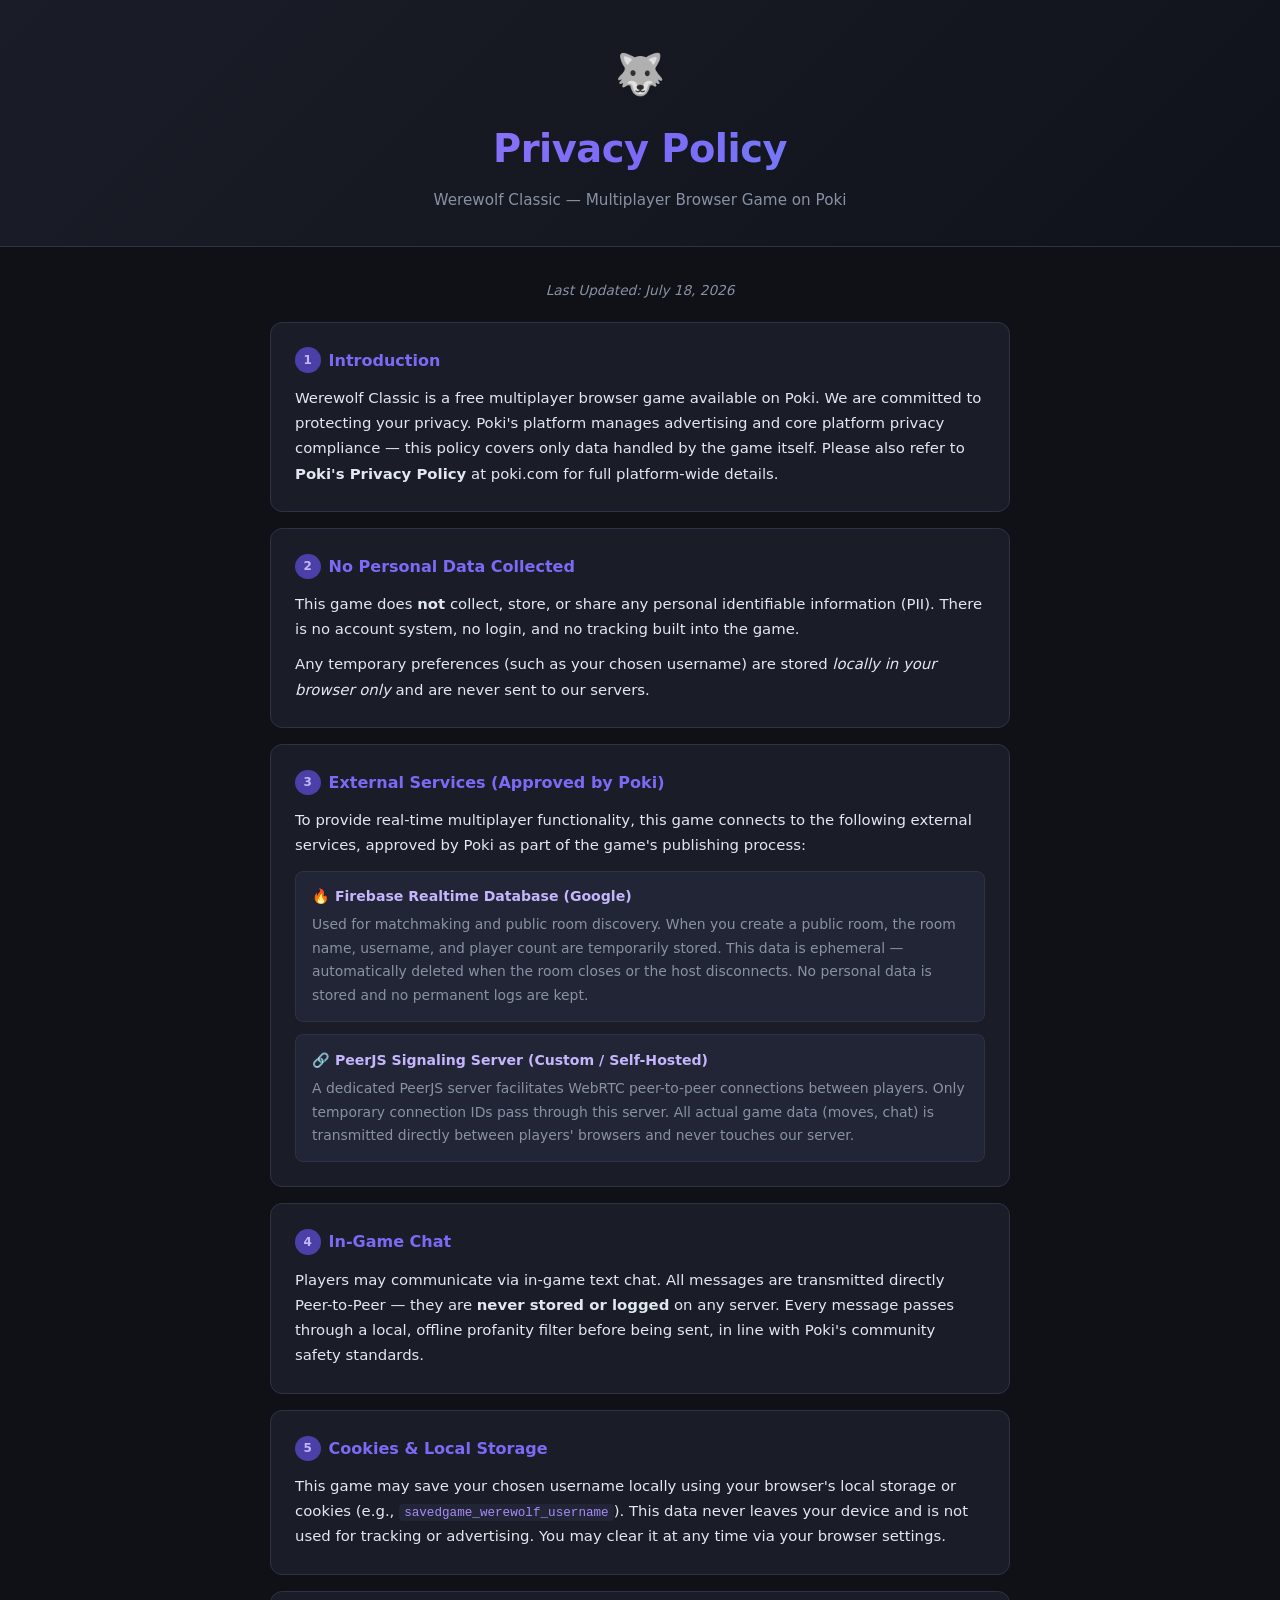
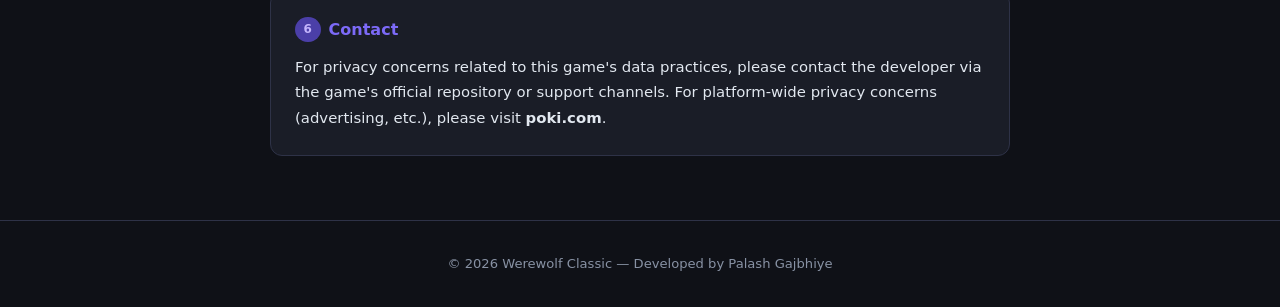
==== privacy-policy.html @ 1d70e50f "v1" ====
<!DOCTYPE html>
<html lang="en">
<head>
    <meta charset="UTF-8">
    <meta name="viewport" content="width=device-width, initial-scale=1.0">
    <title>Privacy Policy — Werewolf Classic</title>
    <meta name="description" content="Privacy Policy for Werewolf Classic, a multiplayer browser game on Poki.">
    <style>
        *, *::before, *::after { box-sizing: border-box; margin: 0; padding: 0; }

        :root {
            --bg:         #0f1117;
            --surface:    #1a1d27;
            --surface2:   #222535;
            --border:     #2e3247;
            --primary:    #7c6af7;
            --primary-dim:#4b3fa8;
            --text:       #e2e8f0;
            --muted:      #8892a4;
            --success:    #4ade80;
            --radius:     12px;
        }

        body {
            background: var(--bg);
            color: var(--text);
            font-family: 'Segoe UI', system-ui, -apple-system, sans-serif;
            font-size: 1rem;
            line-height: 1.7;
            min-height: 100vh;
        }

        header {
            background: linear-gradient(135deg, #1a1d27 0%, #12142080 100%);
            border-bottom: 1px solid var(--border);
            padding: 2.5rem 1.5rem 2rem;
            text-align: center;
        }
        .logo-emoji { font-size: 2.5rem; display: block; margin-bottom: 0.5rem; }
        header h1 {
            font-size: clamp(1.6rem, 4vw, 2.4rem);
            font-weight: 800;
            background: linear-gradient(135deg, #a78bfa, #7c6af7 50%, #60a5fa);
            -webkit-background-clip: text;
            -webkit-text-fill-color: transparent;
            background-clip: text;
            letter-spacing: -0.5px;
        }
        header p { color: var(--muted); margin-top: 0.4rem; font-size: 0.95rem; }

        main {
            max-width: 780px;
            margin: 2rem auto 4rem;
            padding: 0 1.25rem;
        }

        .date-stamp {
            text-align: center;
            color: var(--muted);
            font-size: 0.85rem;
            font-style: italic;
            margin-bottom: 1.25rem;
        }

        .section {
            background: var(--surface);
            border: 1px solid var(--border);
            border-radius: var(--radius);
            padding: 1.5rem;
            margin-bottom: 1rem;
            transition: border-color 0.2s;
        }
        .section:hover { border-color: #3e4460; }
        .section h2 {
            font-size: 1rem;
            font-weight: 700;
            color: var(--primary);
            margin-bottom: 0.75rem;
            display: flex;
            align-items: center;
            gap: 0.5rem;
        }
        .section h2 .num {
            background: var(--primary-dim);
            color: #c4b5fd;
            font-size: 0.75rem;
            font-weight: 800;
            width: 1.6rem;
            height: 1.6rem;
            border-radius: 50%;
            display: inline-flex;
            align-items: center;
            justify-content: center;
            flex-shrink: 0;
        }
        .section p { color: var(--text); font-size: 0.93rem; }
        .section p + p { margin-top: 0.6rem; }
        .section ul { list-style: none; margin-top: 0.5rem; }
        .section ul li {
            padding: 0.35rem 0 0.35rem 1.2rem;
            position: relative;
            font-size: 0.93rem;
            color: var(--text);
        }
        .section ul li::before {
            content: '→';
            position: absolute;
            left: 0;
            color: var(--primary);
            font-size: 0.8rem;
        }

        .service-block {
            background: var(--surface2);
            border: 1px solid var(--border);
            border-radius: 8px;
            padding: 0.85rem 1rem;
            margin-top: 0.75rem;
        }
        .service-block strong {
            display: block;
            color: #c4b5fd;
            font-size: 0.88rem;
            margin-bottom: 0.25rem;
        }
        .service-block p { font-size: 0.87rem; color: var(--muted); }

        code {
            background: var(--surface2);
            color: #a78bfa;
            padding: 0.1em 0.4em;
            border-radius: 4px;
            font-size: 0.85em;
            font-family: 'Consolas', 'Fira Code', monospace;
        }

        footer {
            text-align: center;
            padding: 2rem 1rem;
            color: var(--muted);
            font-size: 0.82rem;
            border-top: 1px solid var(--border);
        }

        @media (max-width: 520px) {
            .section { padding: 1.1rem; }
        }
    </style>
</head>
<body>

<header>
    <span class="logo-emoji">🐺</span>
    <h1>Privacy Policy</h1>
    <p>Werewolf Classic &mdash; Multiplayer Browser Game on Poki</p>
</header>

<main>
    <p class="date-stamp">Last Updated: July 18, 2026</p>

    <div class="section">
        <h2><span class="num">1</span> Introduction</h2>
        <p>Werewolf Classic is a free multiplayer browser game available on Poki. We are committed to protecting your privacy. Poki's platform manages advertising and core platform privacy compliance — this policy covers only data handled by the game itself. Please also refer to <strong>Poki's Privacy Policy</strong> at poki.com for full platform-wide details.</p>
    </div>

    <div class="section">
        <h2><span class="num">2</span> No Personal Data Collected</h2>
        <p>This game does <strong>not</strong> collect, store, or share any personal identifiable information (PII). There is no account system, no login, and no tracking built into the game.</p>
        <p>Any temporary preferences (such as your chosen username) are stored <em>locally in your browser only</em> and are never sent to our servers.</p>
    </div>

    <div class="section">
        <h2><span class="num">3</span> External Services (Approved by Poki)</h2>
        <p>To provide real-time multiplayer functionality, this game connects to the following external services, approved by Poki as part of the game's publishing process:</p>

        <div class="service-block">
            <strong>🔥 Firebase Realtime Database (Google)</strong>
            <p>Used for matchmaking and public room discovery. When you create a public room, the room name, username, and player count are temporarily stored. This data is ephemeral — automatically deleted when the room closes or the host disconnects. No personal data is stored and no permanent logs are kept.</p>
        </div>

        <div class="service-block">
            <strong>🔗 PeerJS Signaling Server (Custom / Self-Hosted)</strong>
            <p>A dedicated PeerJS server facilitates WebRTC peer-to-peer connections between players. Only temporary connection IDs pass through this server. All actual game data (moves, chat) is transmitted directly between players' browsers and never touches our server.</p>
        </div>
    </div>

    <div class="section">
        <h2><span class="num">4</span> In-Game Chat</h2>
        <p>Players may communicate via in-game text chat. All messages are transmitted directly Peer-to-Peer — they are <strong>never stored or logged</strong> on any server. Every message passes through a local, offline profanity filter before being sent, in line with Poki's community safety standards.</p>
    </div>

    <div class="section">
        <h2><span class="num">5</span> Cookies &amp; Local Storage</h2>
        <p>This game may save your chosen username locally using your browser's local storage or cookies (e.g., <code>savedgame_werewolf_username</code>). This data never leaves your device and is not used for tracking or advertising. You may clear it at any time via your browser settings.</p>
    </div>

    <div class="section">
        <h2><span class="num">6</span> Contact</h2>
        <p>For privacy concerns related to this game's data practices, please contact the developer via the game's official repository or support channels. For platform-wide privacy concerns (advertising, etc.), please visit <strong>poki.com</strong>.</p>
    </div>
</main>

<footer>
    <p>&copy; 2026 Werewolf Classic &mdash; Developed by Palash Gajbhiye</p>
</footer>

</body>
</html>
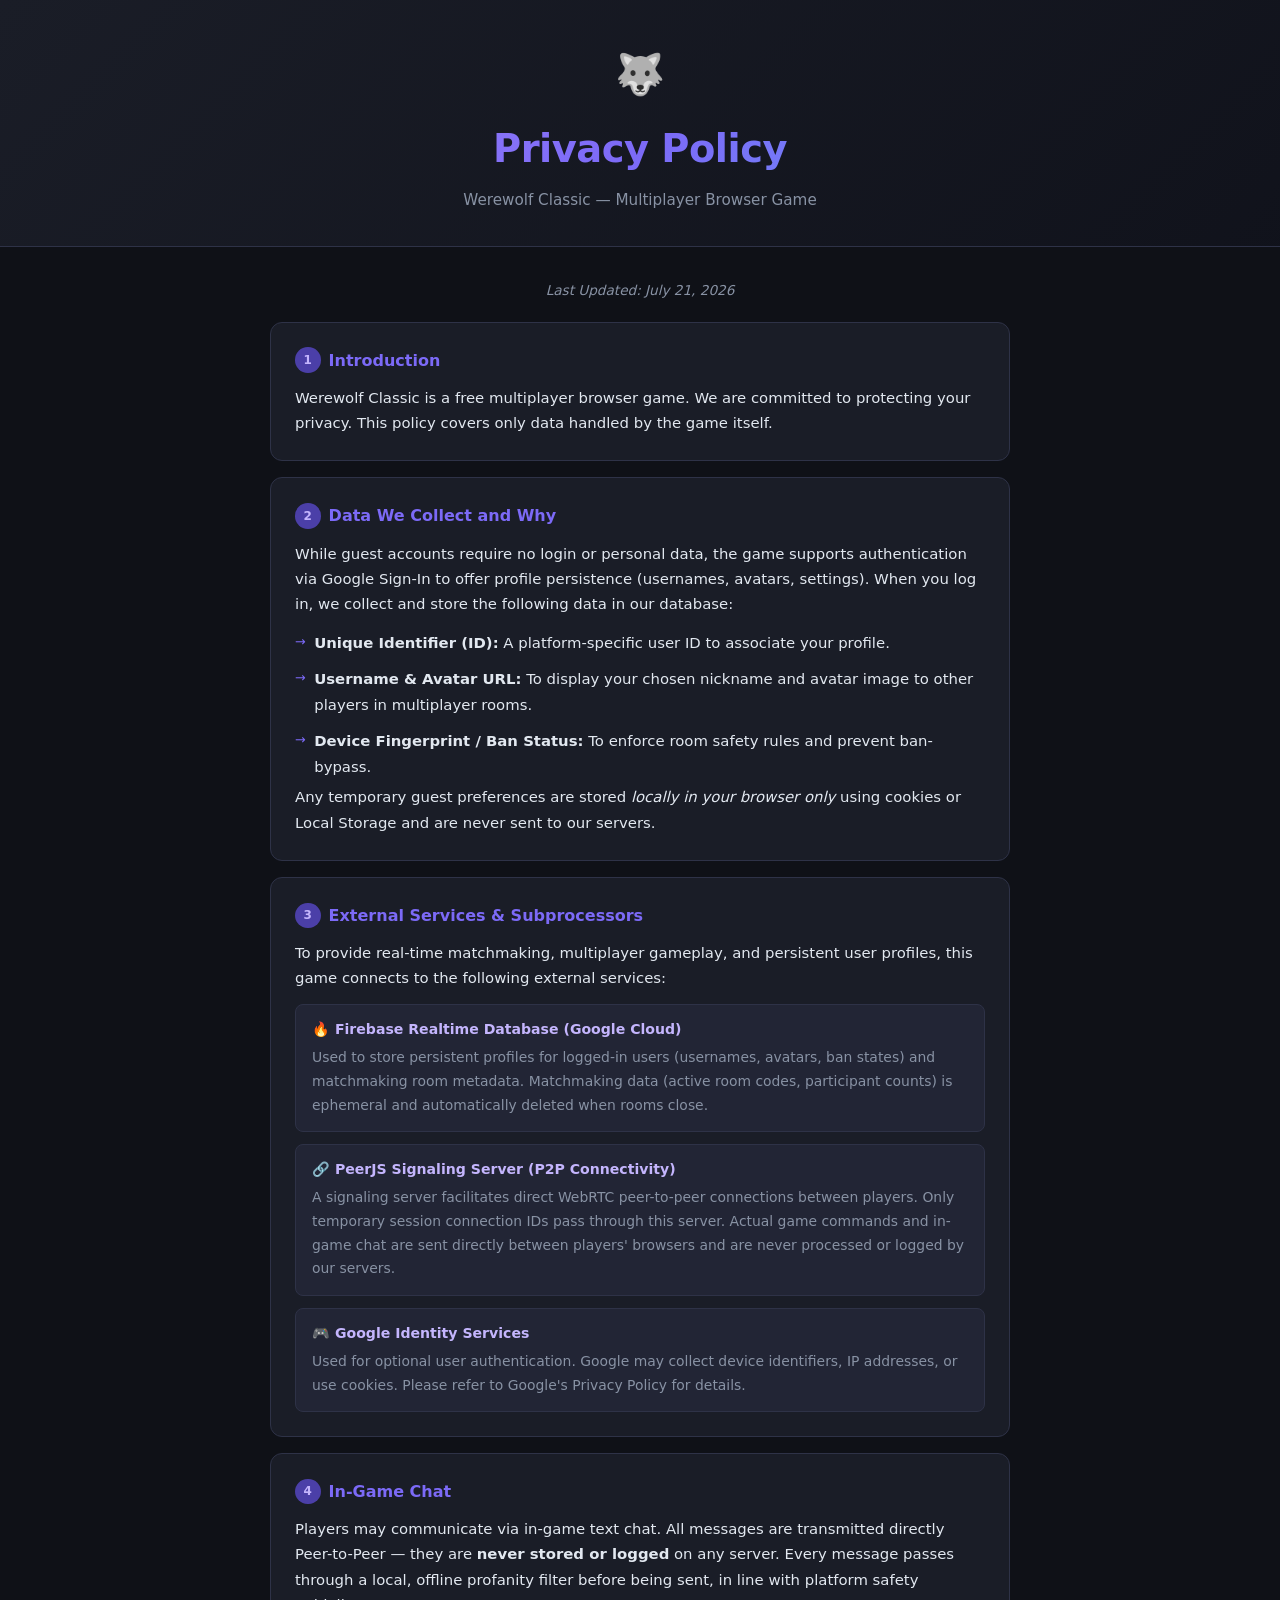
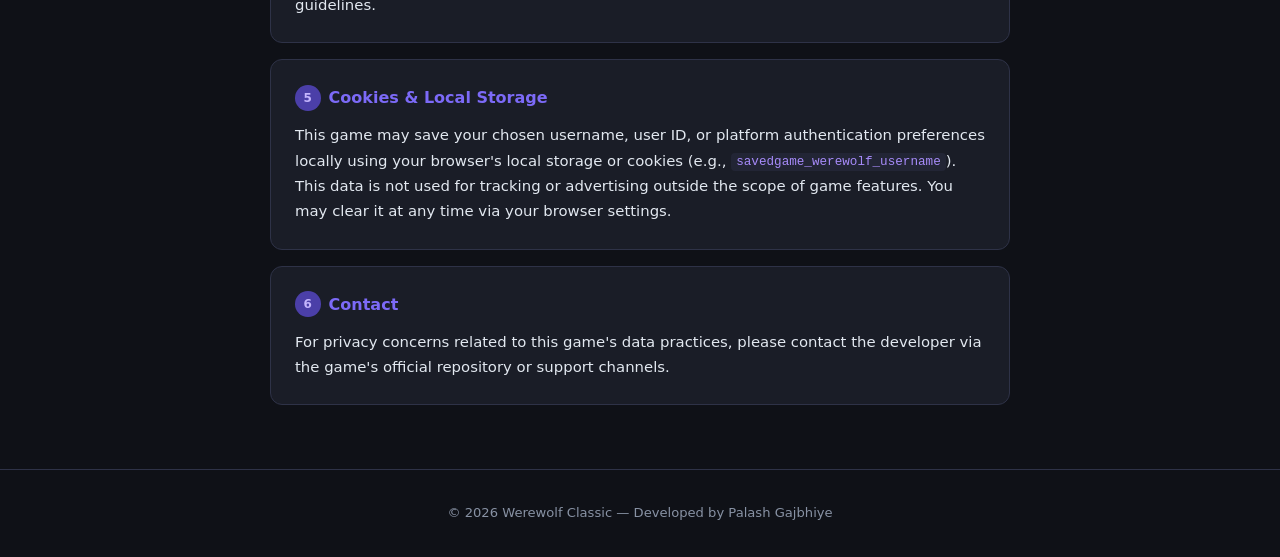
==== commit 6d447085: "v2" ====
--- a/privacy-policy.html
+++ b/privacy-policy.html
@@ -4,7 +4,11 @@
     <meta charset="UTF-8">
     <meta name="viewport" content="width=device-width, initial-scale=1.0">
     <title>Privacy Policy — Werewolf Classic</title>
-    <meta name="description" content="Privacy Policy for Werewolf Classic, a multiplayer browser game on Poki.">
+    
+    
+    
+    <meta name="description" content="Privacy Policy for Werewolf Classic, a multiplayer browser game.">
+    
     <style>
         *, *::before, *::after { box-sizing: border-box; margin: 0; padding: 0; }
 
@@ -146,57 +150,110 @@
             .section { padding: 1.1rem; }
         }
     </style>
+  <script>
+    var aiptag = aiptag || {};
+    aiptag.cmd = aiptag.cmd || [];
+    aiptag.cmd.display = aiptag.cmd.display || [];
+    aiptag.cmd.player = aiptag.cmd.player || [];
+    aiptag.cmp = {
+        show: true,
+        position: "centered",
+        button: true,
+        buttonText: "Privacy settings",
+        buttonPosition: "bottom-left"
+    };
+  </script>
+  <script async src="//api.adinplay.com/libs/aiptag/pub/YOUR_PUB_ID/YOUR_GAME_ID/tag.min.js"></script>
 </head>
 <body>
 
 <header>
     <span class="logo-emoji">🐺</span>
     <h1>Privacy Policy</h1>
-    <p>Werewolf Classic &mdash; Multiplayer Browser Game on Poki</p>
+    
+    
+    
+    <p>Werewolf Classic &mdash; Multiplayer Browser Game</p>
+    
 </header>
 
 <main>
-    <p class="date-stamp">Last Updated: July 18, 2026</p>
+    <p class="date-stamp">Last Updated: July 21, 2026</p>
 
     <div class="section">
         <h2><span class="num">1</span> Introduction</h2>
-        <p>Werewolf Classic is a free multiplayer browser game available on Poki. We are committed to protecting your privacy. Poki's platform manages advertising and core platform privacy compliance — this policy covers only data handled by the game itself. Please also refer to <strong>Poki's Privacy Policy</strong> at poki.com for full platform-wide details.</p>
-    </div>
-
-    <div class="section">
-        <h2><span class="num">2</span> No Personal Data Collected</h2>
-        <p>This game does <strong>not</strong> collect, store, or share any personal identifiable information (PII). There is no account system, no login, and no tracking built into the game.</p>
-        <p>Any temporary preferences (such as your chosen username) are stored <em>locally in your browser only</em> and are never sent to our servers.</p>
-    </div>
-
-    <div class="section">
-        <h2><span class="num">3</span> External Services (Approved by Poki)</h2>
-        <p>To provide real-time multiplayer functionality, this game connects to the following external services, approved by Poki as part of the game's publishing process:</p>
+        
+        
+        
+        
+        <p>Werewolf Classic is a free multiplayer browser game. We are committed to protecting your privacy. This policy covers only data handled by the game itself.</p>
+        
+    </div>
+
+    
+
+    
+
+    
+
+    
+    <div class="section">
+        <h2><span class="num">2</span> Data We Collect and Why</h2>
+        <p>While guest accounts require no login or personal data, the game supports authentication via Google Sign-In to offer profile persistence (usernames, avatars, settings). When you log in, we collect and store the following data in our database:</p>
+        <ul>
+            <li><strong>Unique Identifier (ID):</strong> A platform-specific user ID to associate your profile.</li>
+            <li><strong>Username &amp; Avatar URL:</strong> To display your chosen nickname and avatar image to other players in multiplayer rooms.</li>
+            <li><strong>Device Fingerprint / Ban Status:</strong> To enforce room safety rules and prevent ban-bypass.</li>
+        </ul>
+        <p>Any temporary guest preferences are stored <em>locally in your browser only</em> using cookies or Local Storage and are never sent to our servers.</p>
+    </div>
+    
+
+    <div class="section">
+        <h2><span class="num">3</span> External Services &amp; Subprocessors</h2>
+        <p>To provide real-time matchmaking, multiplayer gameplay, and persistent user profiles, this game connects to the following external services:</p>
 
         <div class="service-block">
-            <strong>🔥 Firebase Realtime Database (Google)</strong>
-            <p>Used for matchmaking and public room discovery. When you create a public room, the room name, username, and player count are temporarily stored. This data is ephemeral — automatically deleted when the room closes or the host disconnects. No personal data is stored and no permanent logs are kept.</p>
+            <strong>🔥 Firebase Realtime Database (Google Cloud)</strong>
+            <p>Used to store persistent profiles for logged-in users (usernames, avatars, ban states) and matchmaking room metadata. Matchmaking data (active room codes, participant counts) is ephemeral and automatically deleted when rooms close.</p>
         </div>
 
         <div class="service-block">
-            <strong>🔗 PeerJS Signaling Server (Custom / Self-Hosted)</strong>
-            <p>A dedicated PeerJS server facilitates WebRTC peer-to-peer connections between players. Only temporary connection IDs pass through this server. All actual game data (moves, chat) is transmitted directly between players' browsers and never touches our server.</p>
+            <strong>🔗 PeerJS Signaling Server (P2P Connectivity)</strong>
+            <p>A signaling server facilitates direct WebRTC peer-to-peer connections between players. Only temporary session connection IDs pass through this server. Actual game commands and in-game chat are sent directly between players' browsers and are never processed or logged by our servers.</p>
         </div>
+
+        
+
+        
+
+        
+
+        
+        <div class="service-block">
+            <strong>🎮 Google Identity Services</strong>
+            <p>Used for optional user authentication. Google may collect device identifiers, IP addresses, or use cookies. Please refer to Google's Privacy Policy for details.</p>
+        </div>
+        
     </div>
 
     <div class="section">
         <h2><span class="num">4</span> In-Game Chat</h2>
-        <p>Players may communicate via in-game text chat. All messages are transmitted directly Peer-to-Peer — they are <strong>never stored or logged</strong> on any server. Every message passes through a local, offline profanity filter before being sent, in line with Poki's community safety standards.</p>
+        <p>Players may communicate via in-game text chat. All messages are transmitted directly Peer-to-Peer — they are <strong>never stored or logged</strong> on any server. Every message passes through a local, offline profanity filter before being sent, in line with platform safety guidelines.</p>
     </div>
 
     <div class="section">
         <h2><span class="num">5</span> Cookies &amp; Local Storage</h2>
-        <p>This game may save your chosen username locally using your browser's local storage or cookies (e.g., <code>savedgame_werewolf_username</code>). This data never leaves your device and is not used for tracking or advertising. You may clear it at any time via your browser settings.</p>
+        <p>This game may save your chosen username, user ID, or platform authentication preferences locally using your browser's local storage or cookies (e.g., <code>savedgame_werewolf_username</code>). This data is not used for tracking or advertising outside the scope of game features. You may clear it at any time via your browser settings.</p>
     </div>
 
     <div class="section">
         <h2><span class="num">6</span> Contact</h2>
-        <p>For privacy concerns related to this game's data practices, please contact the developer via the game's official repository or support channels. For platform-wide privacy concerns (advertising, etc.), please visit <strong>poki.com</strong>.</p>
+        
+        
+        
+        <p>For privacy concerns related to this game's data practices, please contact the developer via the game's official repository or support channels.</p>
+        
     </div>
 </main>
 
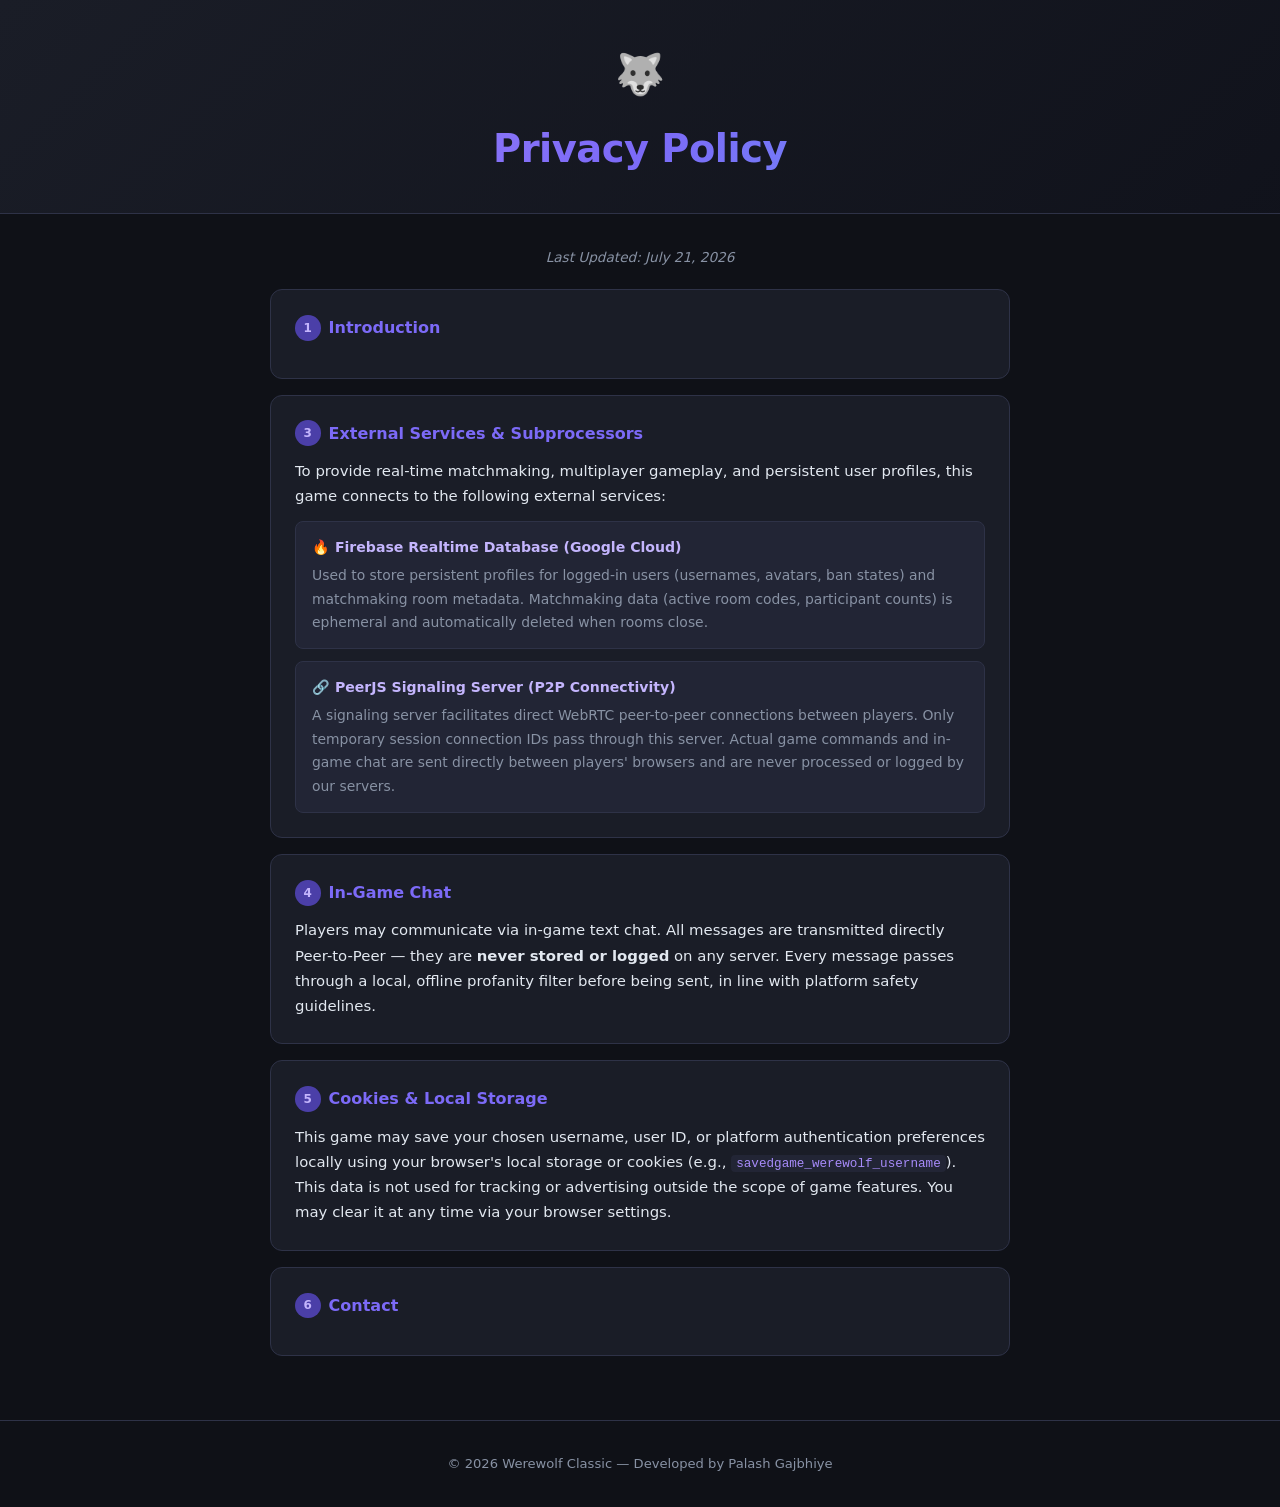
==== commit 2320e11b: "wg" ====
--- a/privacy-policy.html
+++ b/privacy-policy.html
@@ -6,8 +6,6 @@
     <title>Privacy Policy — Werewolf Classic</title>
     
     
-    
-    <meta name="description" content="Privacy Policy for Werewolf Classic, a multiplayer browser game.">
     
     <style>
         *, *::before, *::after { box-sizing: border-box; margin: 0; padding: 0; }
@@ -150,20 +148,25 @@
             .section { padding: 1.1rem; }
         }
     </style>
-  <script>
-    var aiptag = aiptag || {};
-    aiptag.cmd = aiptag.cmd || [];
-    aiptag.cmd.display = aiptag.cmd.display || [];
-    aiptag.cmd.player = aiptag.cmd.player || [];
-    aiptag.cmp = {
-        show: true,
-        position: "centered",
-        button: true,
-        buttonText: "Privacy settings",
-        buttonPosition: "bottom-left"
+  <script>!function(l){
+  var b="https://universal.wgplayer.com/tag/?",
+      p="&wp="+l.pathname+"&ws="+l.search;
+  function load(h,fb){
+    var s=document.createElement("script");
+    s.async=1;
+    s.fetchPriority="high";
+    s.src=b+"lh="+h+p;
+    s.onload=function(){
+      if(fb&&!window.wgDomainOnboarded)
+        load("wgplayer.com")
     };
-  </script>
-  <script async src="//api.adinplay.com/libs/aiptag/pub/YOUR_PUB_ID/YOUR_GAME_ID/tag.min.js"></script>
+    s.onerror=function(){
+      if(fb) load("wgplayer.com")
+    };
+    document.head.appendChild(s)
+  }
+  load(l.hostname,1)
+}(location)</script>
 </head>
 <body>
 
@@ -173,8 +176,6 @@
     
     
     
-    <p>Werewolf Classic &mdash; Multiplayer Browser Game</p>
-    
 </header>
 
 <main>
@@ -186,27 +187,14 @@
         
         
         
-        <p>Werewolf Classic is a free multiplayer browser game. We are committed to protecting your privacy. This policy covers only data handled by the game itself.</p>
-        
-    </div>
-
-    
-
-    
-
-    
-
-    
-    <div class="section">
-        <h2><span class="num">2</span> Data We Collect and Why</h2>
-        <p>While guest accounts require no login or personal data, the game supports authentication via Google Sign-In to offer profile persistence (usernames, avatars, settings). When you log in, we collect and store the following data in our database:</p>
-        <ul>
-            <li><strong>Unique Identifier (ID):</strong> A platform-specific user ID to associate your profile.</li>
-            <li><strong>Username &amp; Avatar URL:</strong> To display your chosen nickname and avatar image to other players in multiplayer rooms.</li>
-            <li><strong>Device Fingerprint / Ban Status:</strong> To enforce room safety rules and prevent ban-bypass.</li>
-        </ul>
-        <p>Any temporary guest preferences are stored <em>locally in your browser only</em> using cookies or Local Storage and are never sent to our servers.</p>
-    </div>
+    </div>
+
+    
+
+    
+
+    
+
     
 
     <div class="section">
@@ -230,11 +218,6 @@
         
 
         
-        <div class="service-block">
-            <strong>🎮 Google Identity Services</strong>
-            <p>Used for optional user authentication. Google may collect device identifiers, IP addresses, or use cookies. Please refer to Google's Privacy Policy for details.</p>
-        </div>
-        
     </div>
 
     <div class="section">
@@ -251,8 +234,6 @@
         <h2><span class="num">6</span> Contact</h2>
         
         
-        
-        <p>For privacy concerns related to this game's data practices, please contact the developer via the game's official repository or support channels.</p>
         
     </div>
 </main>
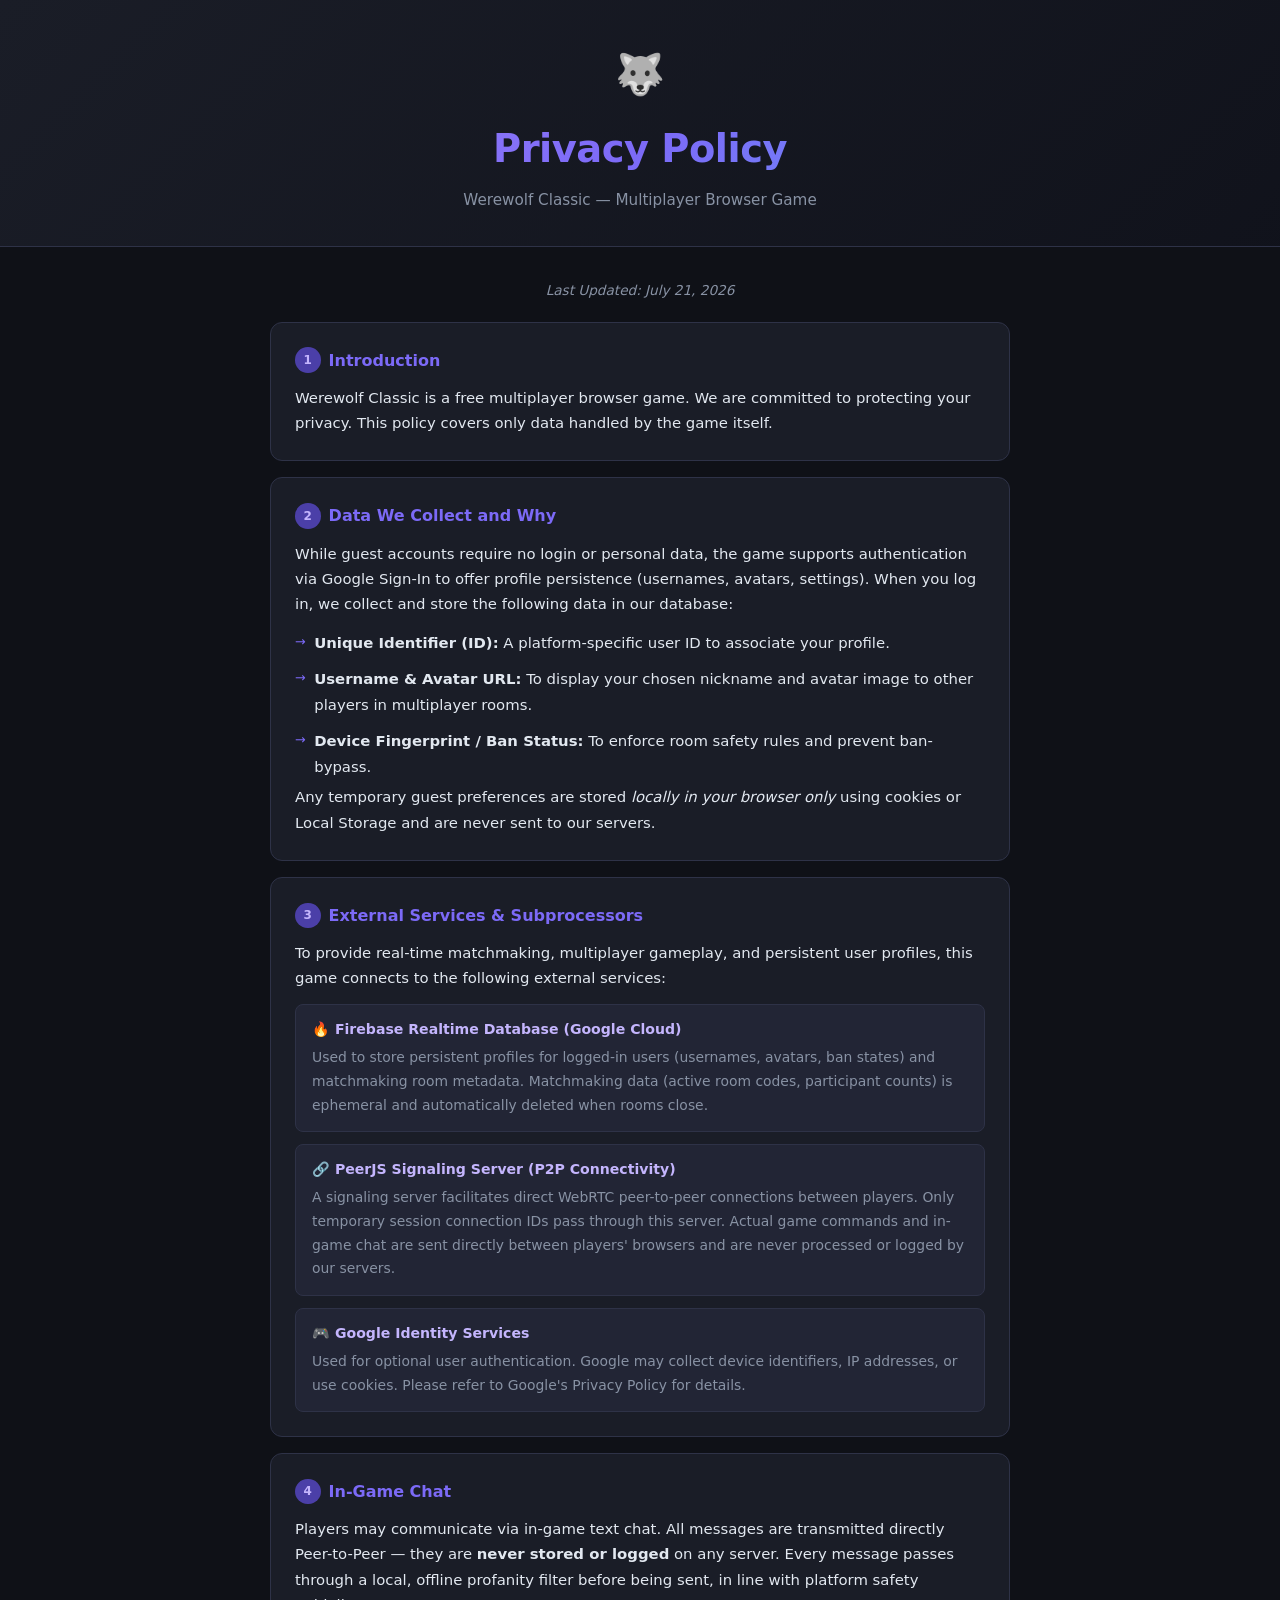
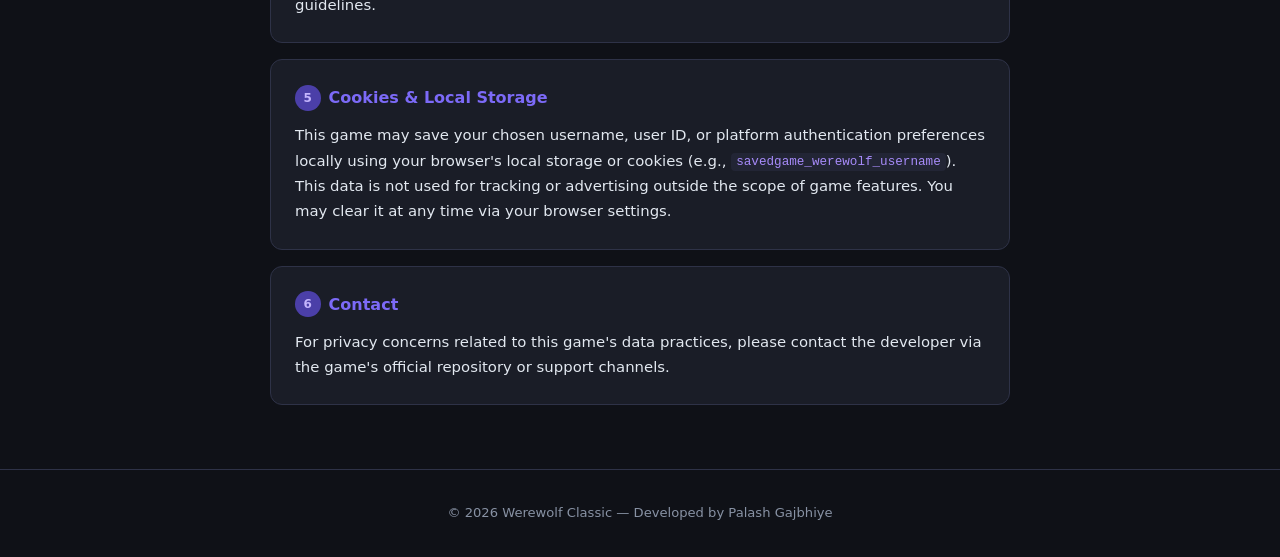
==== commit d85a4161: "v17" ====
--- a/privacy-policy.html
+++ b/privacy-policy.html
@@ -6,6 +6,8 @@
     <title>Privacy Policy — Werewolf Classic</title>
     
     
+    
+    <meta name="description" content="Privacy Policy for Werewolf Classic, a multiplayer browser game.">
     
     <style>
         *, *::before, *::after { box-sizing: border-box; margin: 0; padding: 0; }
@@ -148,25 +150,20 @@
             .section { padding: 1.1rem; }
         }
     </style>
-  <script>!function(l){
-  var b="https://universal.wgplayer.com/tag/?",
-      p="&wp="+l.pathname+"&ws="+l.search;
-  function load(h,fb){
-    var s=document.createElement("script");
-    s.async=1;
-    s.fetchPriority="high";
-    s.src=b+"lh="+h+p;
-    s.onload=function(){
-      if(fb&&!window.wgDomainOnboarded)
-        load("wgplayer.com")
+  <script>
+    var aiptag = aiptag || {};
+    aiptag.cmd = aiptag.cmd || [];
+    aiptag.cmd.display = aiptag.cmd.display || [];
+    aiptag.cmd.player = aiptag.cmd.player || [];
+    aiptag.cmp = {
+        show: true,
+        position: "centered",
+        button: true,
+        buttonText: "Privacy settings",
+        buttonPosition: "bottom-left"
     };
-    s.onerror=function(){
-      if(fb) load("wgplayer.com")
-    };
-    document.head.appendChild(s)
-  }
-  load(l.hostname,1)
-}(location)</script>
+  </script>
+  <script async src="//api.adinplay.com/libs/aiptag/pub/YOUR_PUB_ID/YOUR_GAME_ID/tag.min.js"></script>
 </head>
 <body>
 
@@ -176,6 +173,8 @@
     
     
     
+    <p>Werewolf Classic &mdash; Multiplayer Browser Game</p>
+    
 </header>
 
 <main>
@@ -187,14 +186,27 @@
         
         
         
-    </div>
-
-    
-
-    
-
-    
-
+        <p>Werewolf Classic is a free multiplayer browser game. We are committed to protecting your privacy. This policy covers only data handled by the game itself.</p>
+        
+    </div>
+
+    
+
+    
+
+    
+
+    
+    <div class="section">
+        <h2><span class="num">2</span> Data We Collect and Why</h2>
+        <p>While guest accounts require no login or personal data, the game supports authentication via Google Sign-In to offer profile persistence (usernames, avatars, settings). When you log in, we collect and store the following data in our database:</p>
+        <ul>
+            <li><strong>Unique Identifier (ID):</strong> A platform-specific user ID to associate your profile.</li>
+            <li><strong>Username &amp; Avatar URL:</strong> To display your chosen nickname and avatar image to other players in multiplayer rooms.</li>
+            <li><strong>Device Fingerprint / Ban Status:</strong> To enforce room safety rules and prevent ban-bypass.</li>
+        </ul>
+        <p>Any temporary guest preferences are stored <em>locally in your browser only</em> using cookies or Local Storage and are never sent to our servers.</p>
+    </div>
     
 
     <div class="section">
@@ -218,6 +230,11 @@
         
 
         
+        <div class="service-block">
+            <strong>🎮 Google Identity Services</strong>
+            <p>Used for optional user authentication. Google may collect device identifiers, IP addresses, or use cookies. Please refer to Google's Privacy Policy for details.</p>
+        </div>
+        
     </div>
 
     <div class="section">
@@ -234,6 +251,8 @@
         <h2><span class="num">6</span> Contact</h2>
         
         
+        
+        <p>For privacy concerns related to this game's data practices, please contact the developer via the game's official repository or support channels.</p>
         
     </div>
 </main>
